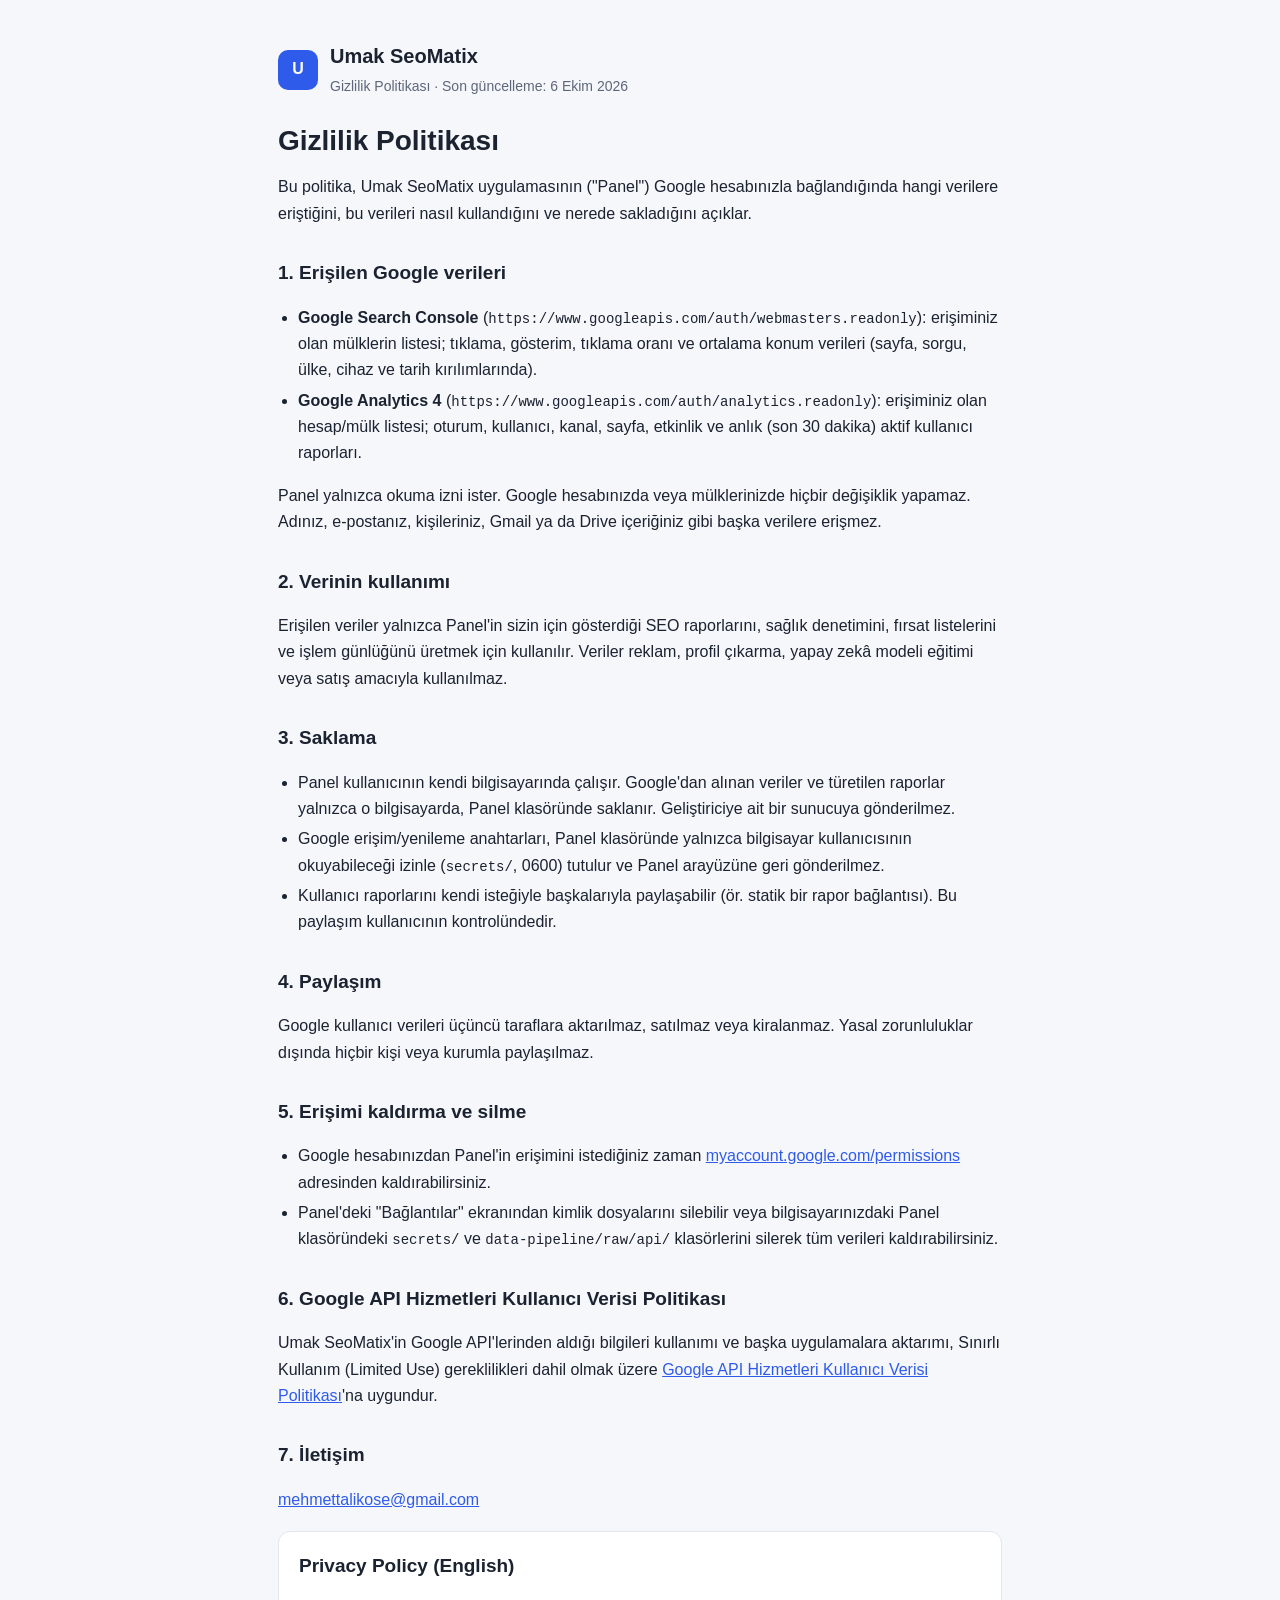
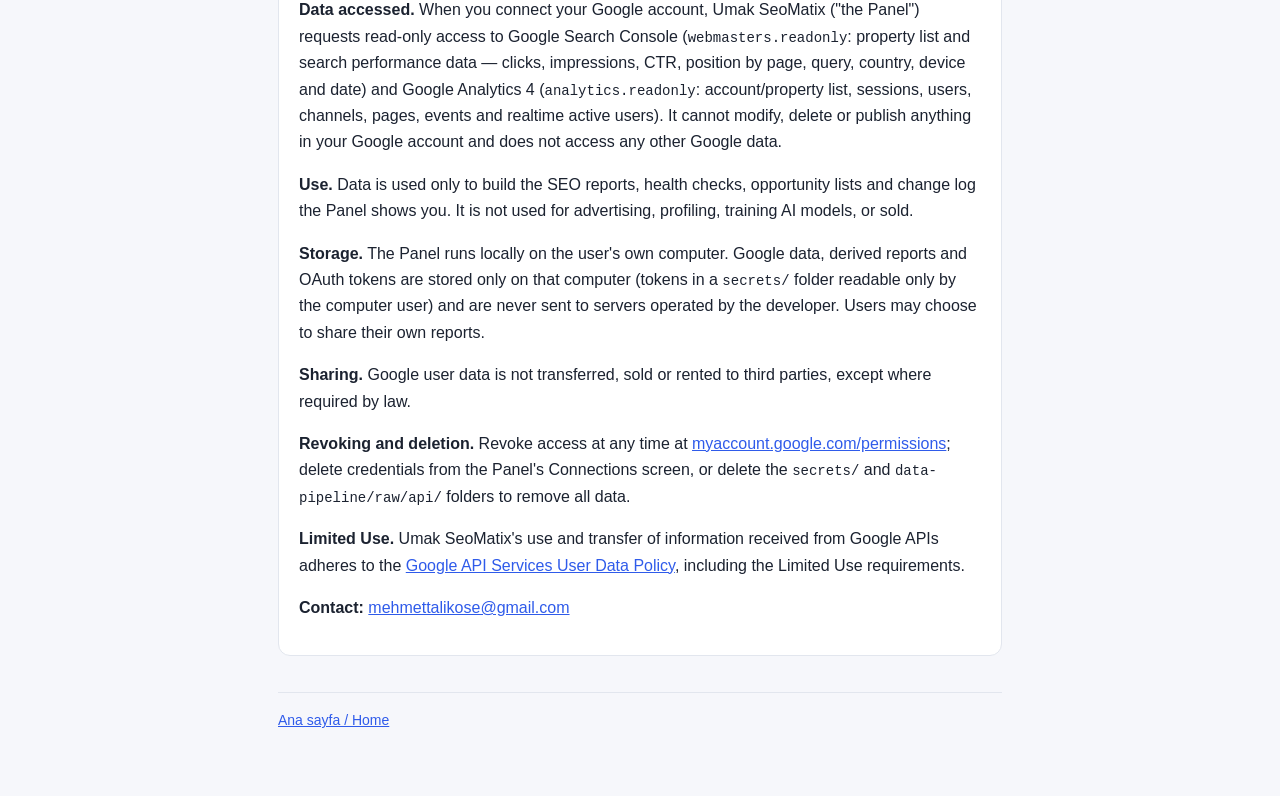
==== privacy.html @ 5dcf83fd "Umak SeoMatix tanıtım ve gizlilik sayfaları (Google OAuth için) Co-Authored-By: Claude Opus 5.5 <nor" ====
<!doctype html><html lang="tr"><head><meta charset="utf-8"><meta name="viewport" content="width=device-width,initial-scale=1">
<title>Umak SeoMatix Gizlilik</title><meta name="description" content="Umak SeoMatix gizlilik politikası: hangi Google verisine erişilir, nerede saklanır, nasıl silinir."><link rel="stylesheet" href="style.css"></head>
<body><main>
<header><div class="logo" aria-hidden="true">U</div><div><b>Umak SeoMatix</b><br><span>Gizlilik Politikası · Son güncelleme: 6 Ekim 2026</span></div></header>
<h1>Gizlilik Politikası</h1>
<p>Bu politika, Umak SeoMatix uygulamasının ("Panel") Google hesabınızla bağlandığında hangi verilere eriştiğini, bu verileri nasıl kullandığını ve nerede sakladığını açıklar.</p>
<h2>1. Erişilen Google verileri</h2>
<ul><li><strong>Google Search Console</strong> (<code>https://www.googleapis.com/auth/webmasters.readonly</code>): erişiminiz olan mülklerin listesi; tıklama, gösterim, tıklama oranı ve ortalama konum verileri (sayfa, sorgu, ülke, cihaz ve tarih kırılımlarında).</li>
<li><strong>Google Analytics 4</strong> (<code>https://www.googleapis.com/auth/analytics.readonly</code>): erişiminiz olan hesap/mülk listesi; oturum, kullanıcı, kanal, sayfa, etkinlik ve anlık (son 30 dakika) aktif kullanıcı raporları.</li></ul>
<p>Panel yalnızca okuma izni ister. Google hesabınızda veya mülklerinizde hiçbir değişiklik yapamaz. Adınız, e-postanız, kişileriniz, Gmail ya da Drive içeriğiniz gibi başka verilere erişmez.</p>
<h2>2. Verinin kullanımı</h2>
<p>Erişilen veriler yalnızca Panel'in sizin için gösterdiği SEO raporlarını, sağlık denetimini, fırsat listelerini ve işlem günlüğünü üretmek için kullanılır. Veriler reklam, profil çıkarma, yapay zekâ modeli eğitimi veya satış amacıyla kullanılmaz.</p>
<h2>3. Saklama</h2>
<ul><li>Panel kullanıcının kendi bilgisayarında çalışır. Google'dan alınan veriler ve türetilen raporlar yalnızca o bilgisayarda, Panel klasöründe saklanır. Geliştiriciye ait bir sunucuya gönderilmez.</li>
<li>Google erişim/yenileme anahtarları, Panel klasöründe yalnızca bilgisayar kullanıcısının okuyabileceği izinle (<code>secrets/</code>, 0600) tutulur ve Panel arayüzüne geri gönderilmez.</li>
<li>Kullanıcı raporlarını kendi isteğiyle başkalarıyla paylaşabilir (ör. statik bir rapor bağlantısı). Bu paylaşım kullanıcının kontrolündedir.</li></ul>
<h2>4. Paylaşım</h2>
<p>Google kullanıcı verileri üçüncü taraflara aktarılmaz, satılmaz veya kiralanmaz. Yasal zorunluluklar dışında hiçbir kişi veya kurumla paylaşılmaz.</p>
<h2>5. Erişimi kaldırma ve silme</h2>
<ul><li>Google hesabınızdan Panel'in erişimini istediğiniz zaman <a href="https://myaccount.google.com/permissions">myaccount.google.com/permissions</a> adresinden kaldırabilirsiniz.</li>
<li>Panel'deki "Bağlantılar" ekranından kimlik dosyalarını silebilir veya bilgisayarınızdaki Panel klasöründeki <code>secrets/</code> ve <code>data-pipeline/raw/api/</code> klasörlerini silerek tüm verileri kaldırabilirsiniz.</li></ul>
<h2>6. Google API Hizmetleri Kullanıcı Verisi Politikası</h2>
<p>Umak SeoMatix'in Google API'lerinden aldığı bilgileri kullanımı ve başka uygulamalara aktarımı, Sınırlı Kullanım (Limited Use) gereklilikleri dahil olmak üzere <a href="https://developers.google.com/terms/api-services-user-data-policy">Google API Hizmetleri Kullanıcı Verisi Politikası</a>'na uygundur.</p>
<h2>7. İletişim</h2>
<p><a href="mailto:mehmettalikose@gmail.com">mehmettalikose@gmail.com</a></p>

<div class="card" id="en" lang="en"><h2 style="margin-top:0">Privacy Policy (English)</h2>
<p><strong>Data accessed.</strong> When you connect your Google account, Umak SeoMatix ("the Panel") requests read-only access to Google Search Console (<code>webmasters.readonly</code>: property list and search performance data — clicks, impressions, CTR, position by page, query, country, device and date) and Google Analytics 4 (<code>analytics.readonly</code>: account/property list, sessions, users, channels, pages, events and realtime active users). It cannot modify, delete or publish anything in your Google account and does not access any other Google data.</p>
<p><strong>Use.</strong> Data is used only to build the SEO reports, health checks, opportunity lists and change log the Panel shows you. It is not used for advertising, profiling, training AI models, or sold.</p>
<p><strong>Storage.</strong> The Panel runs locally on the user's own computer. Google data, derived reports and OAuth tokens are stored only on that computer (tokens in a <code>secrets/</code> folder readable only by the computer user) and are never sent to servers operated by the developer. Users may choose to share their own reports.</p>
<p><strong>Sharing.</strong> Google user data is not transferred, sold or rented to third parties, except where required by law.</p>
<p><strong>Revoking and deletion.</strong> Revoke access at any time at <a href="https://myaccount.google.com/permissions">myaccount.google.com/permissions</a>; delete credentials from the Panel's Connections screen, or delete the <code>secrets/</code> and <code>data-pipeline/raw/api/</code> folders to remove all data.</p>
<p><strong>Limited Use.</strong> Umak SeoMatix's use and transfer of information received from Google APIs adheres to the <a href="https://developers.google.com/terms/api-services-user-data-policy">Google API Services User Data Policy</a>, including the Limited Use requirements.</p>
<p><strong>Contact:</strong> <a href="mailto:mehmettalikose@gmail.com">mehmettalikose@gmail.com</a></p></div>
<nav><a href="index.html">Ana sayfa / Home</a></nav>
</main></body></html>
---- style.css ----
:root{--bg:#f6f7fb;--card:#fff;--ink:#1b2230;--mut:#5d6779;--line:#e2e6ee;--acc:#2f5bea}
@media(prefers-color-scheme:dark){:root{--bg:#0e121b;--card:#161c28;--ink:#e8ecf4;--mut:#98a2b3;--line:#263044;--acc:#7c9cff}}
*{box-sizing:border-box}body{margin:0;background:var(--bg);color:var(--ink);font:16px/1.65 -apple-system,BlinkMacSystemFont,"Segoe UI",Roboto,Inter,sans-serif}
main{max-width:760px;margin:0 auto;padding:40px 18px 64px}a{color:var(--acc)}
header{display:flex;align-items:center;gap:12px;margin-bottom:24px}header b{font-size:20px}header span{color:var(--mut);font-size:14px}
.logo{width:40px;height:40px;border-radius:10px;background:var(--acc);color:#fff;display:grid;place-items:center;font-weight:800}
h1{font-size:28px;line-height:1.25;margin:0 0 10px;text-wrap:balance}h2{font-size:19px;margin:30px 0 8px}
.card{background:var(--card);border:1px solid var(--line);border-radius:12px;padding:18px 20px;margin:18px 0}
ul{padding-left:20px}li{margin:4px 0}.mut{color:var(--mut);font-size:14px}code{font-size:14px}
nav{display:flex;gap:16px;flex-wrap:wrap;font-size:14px;margin-top:36px;padding-top:16px;border-top:1px solid var(--line)}
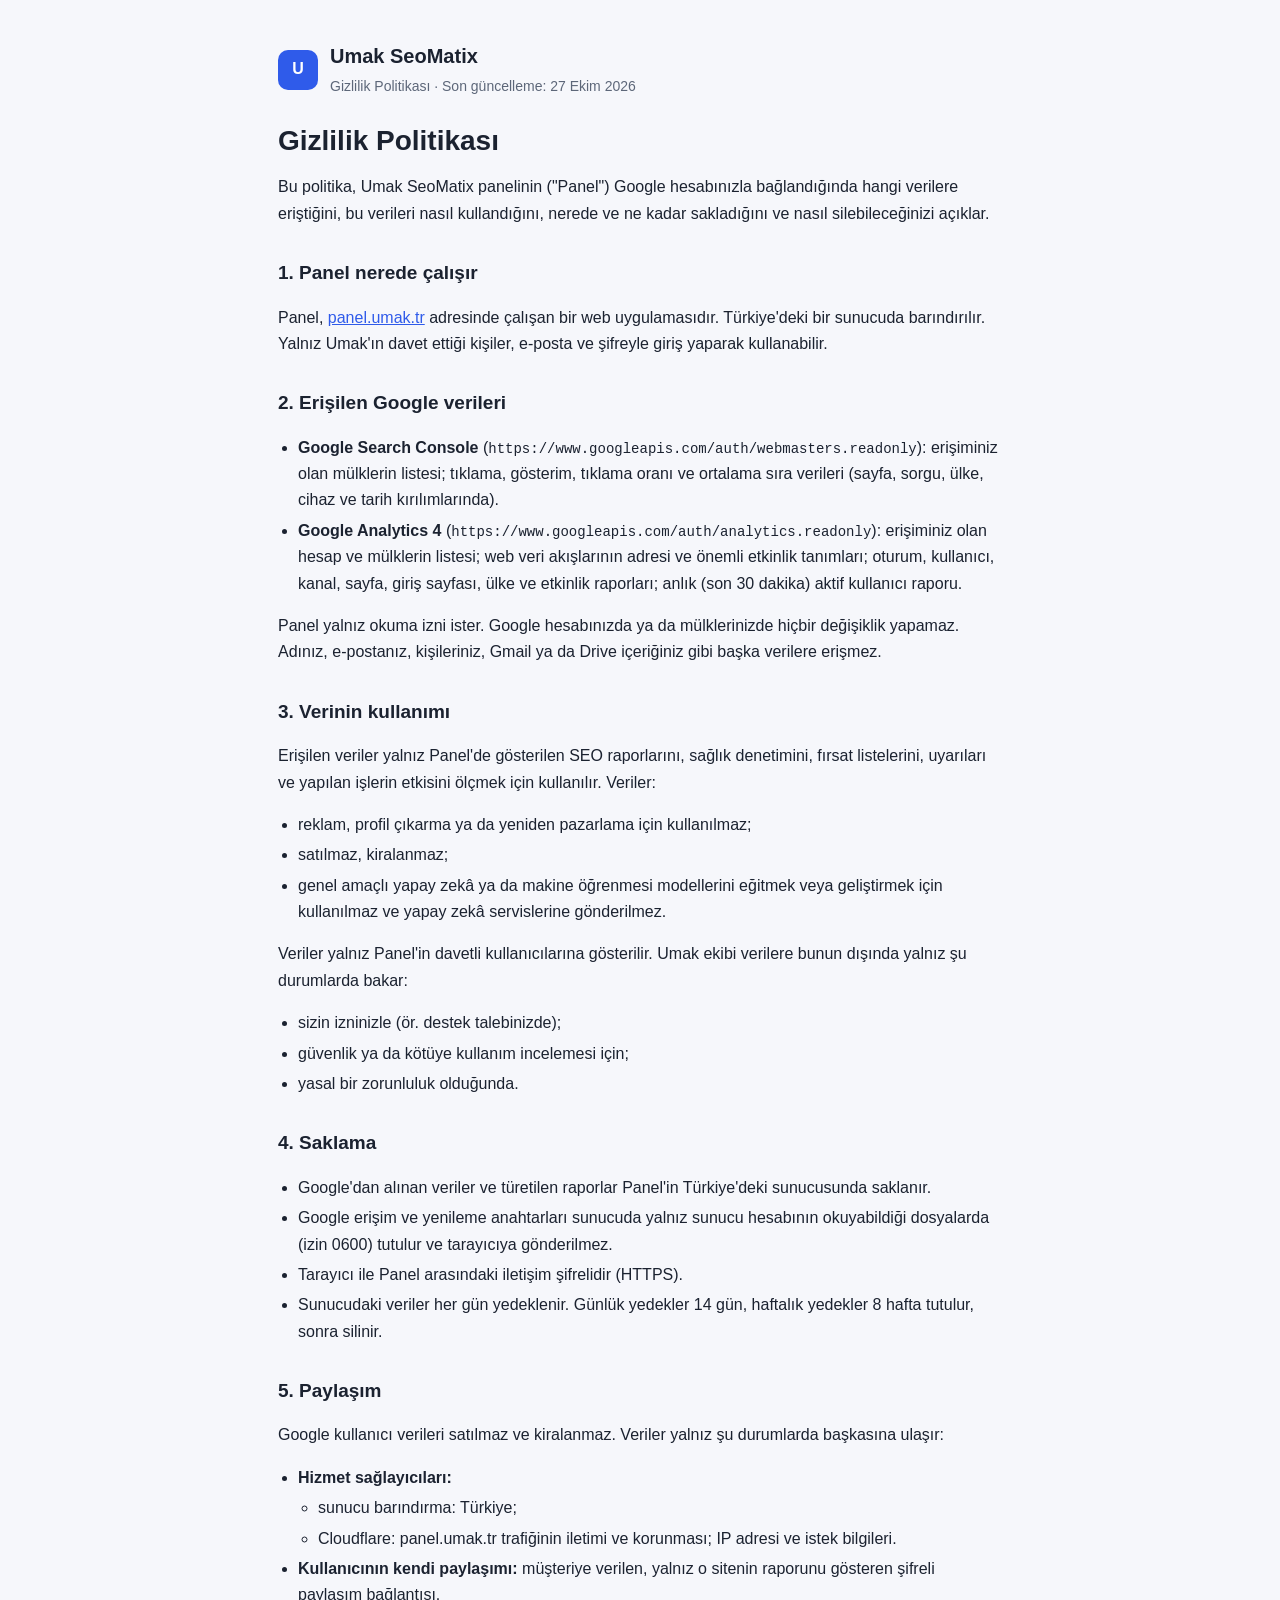
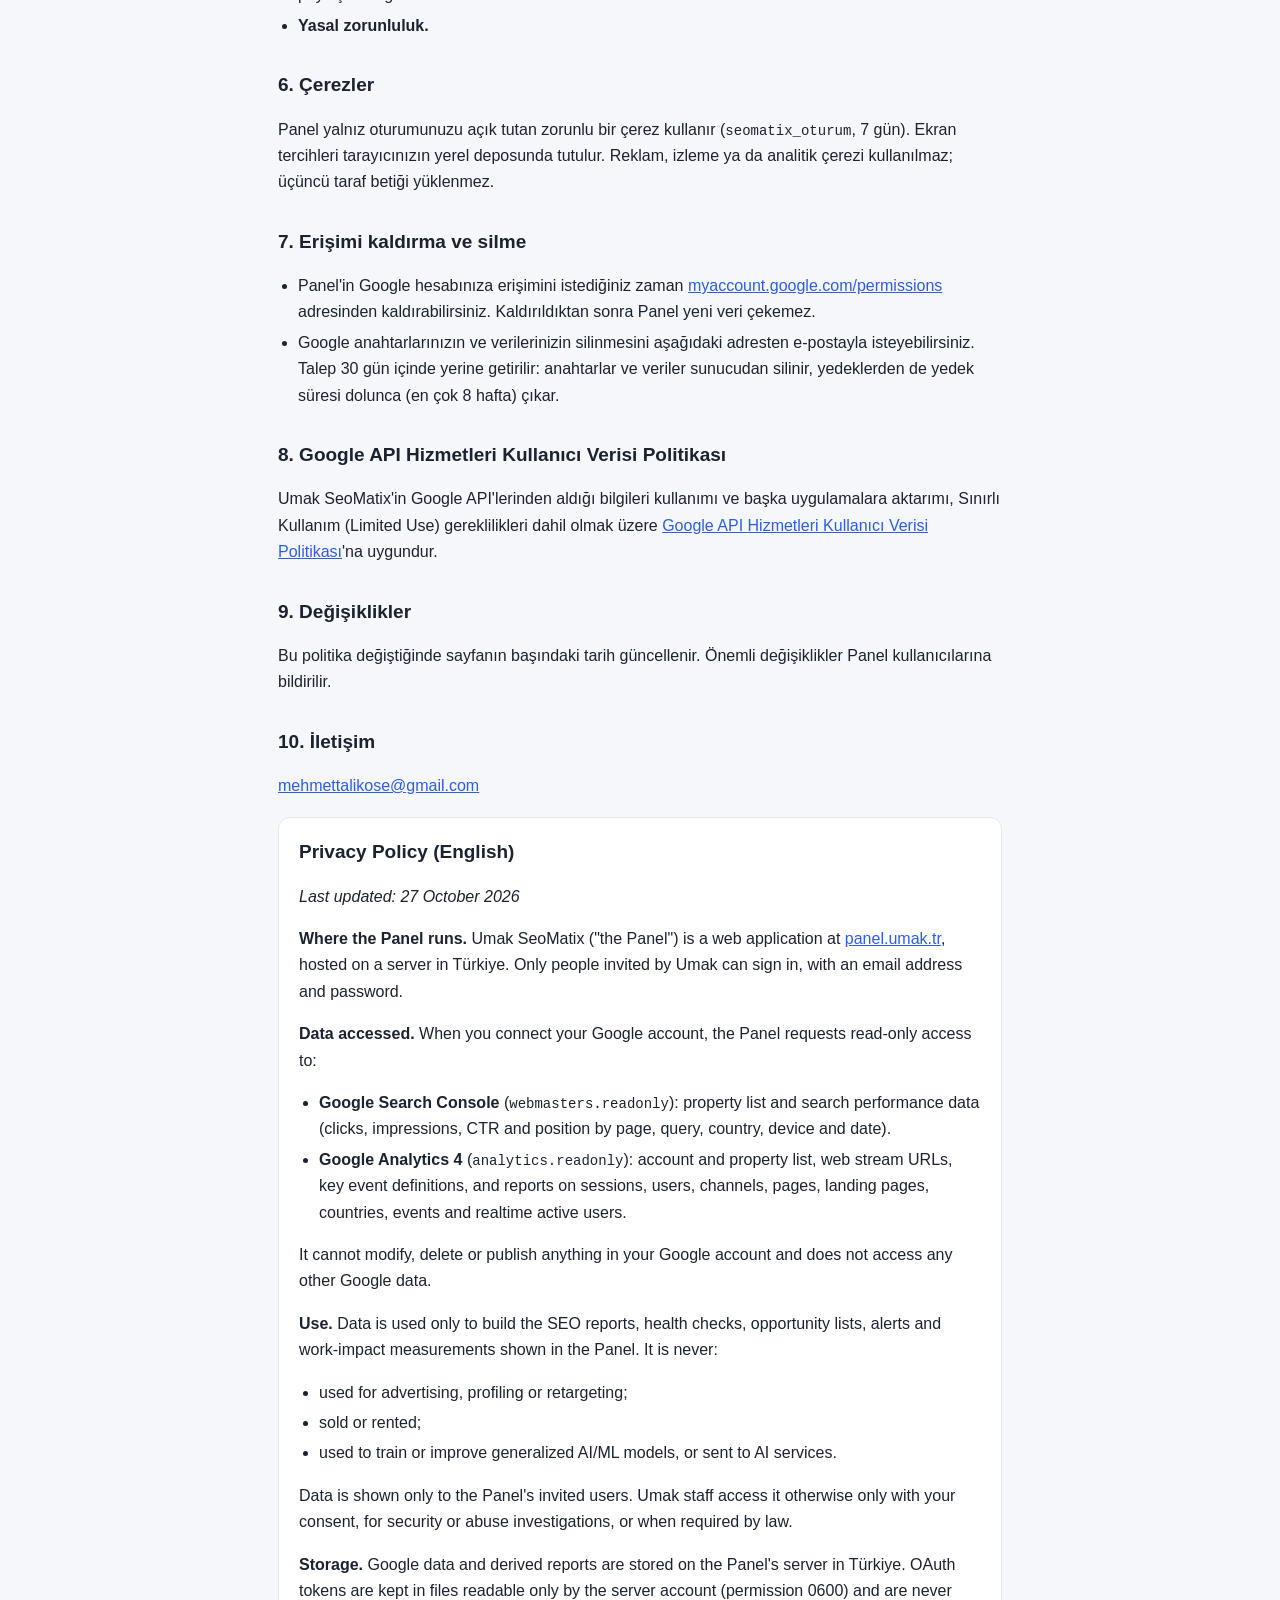
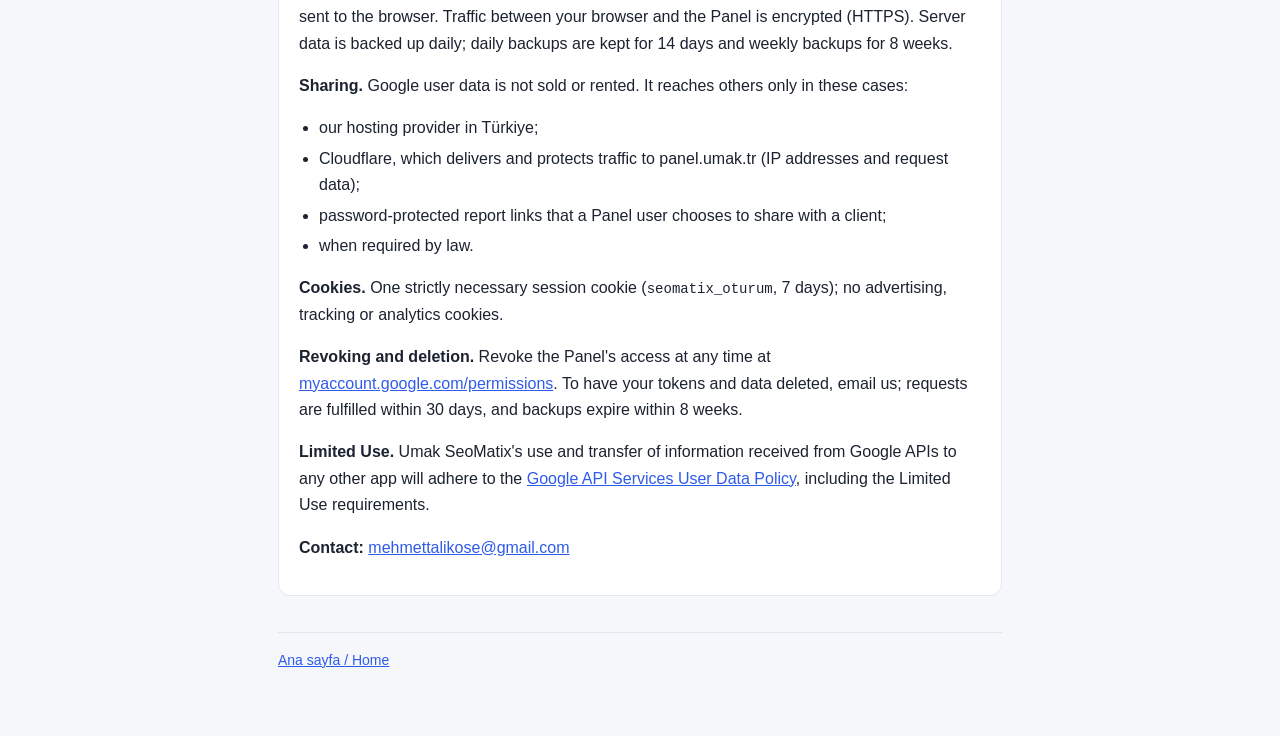
==== commit 1f109b4f: "Gizlilik politikası ve ana sayfa: panel artık panel.umak.tr'de sunucuda çalışıyor (saklama, paylaşım" ====
--- a/privacy.html
+++ b/privacy.html
@@ -1,36 +1,69 @@
 <!doctype html><html lang="tr"><head><meta charset="utf-8"><meta name="viewport" content="width=device-width,initial-scale=1">
 <title>Umak SeoMatix Gizlilik</title><meta name="description" content="Umak SeoMatix gizlilik politikası: hangi Google verisine erişilir, nerede saklanır, nasıl silinir."><link rel="stylesheet" href="style.css"></head>
 <body><main>
-<header><div class="logo" aria-hidden="true">U</div><div><b>Umak SeoMatix</b><br><span>Gizlilik Politikası · Son güncelleme: 6 Ekim 2026</span></div></header>
+<header><div class="logo" aria-hidden="true">U</div><div><b>Umak SeoMatix</b><br><span>Gizlilik Politikası · Son güncelleme: 27 Ekim 2026</span></div></header>
 <h1>Gizlilik Politikası</h1>
-<p>Bu politika, Umak SeoMatix uygulamasının ("Panel") Google hesabınızla bağlandığında hangi verilere eriştiğini, bu verileri nasıl kullandığını ve nerede sakladığını açıklar.</p>
-<h2>1. Erişilen Google verileri</h2>
-<ul><li><strong>Google Search Console</strong> (<code>https://www.googleapis.com/auth/webmasters.readonly</code>): erişiminiz olan mülklerin listesi; tıklama, gösterim, tıklama oranı ve ortalama konum verileri (sayfa, sorgu, ülke, cihaz ve tarih kırılımlarında).</li>
-<li><strong>Google Analytics 4</strong> (<code>https://www.googleapis.com/auth/analytics.readonly</code>): erişiminiz olan hesap/mülk listesi; oturum, kullanıcı, kanal, sayfa, etkinlik ve anlık (son 30 dakika) aktif kullanıcı raporları.</li></ul>
-<p>Panel yalnızca okuma izni ister. Google hesabınızda veya mülklerinizde hiçbir değişiklik yapamaz. Adınız, e-postanız, kişileriniz, Gmail ya da Drive içeriğiniz gibi başka verilere erişmez.</p>
-<h2>2. Verinin kullanımı</h2>
-<p>Erişilen veriler yalnızca Panel'in sizin için gösterdiği SEO raporlarını, sağlık denetimini, fırsat listelerini ve işlem günlüğünü üretmek için kullanılır. Veriler reklam, profil çıkarma, yapay zekâ modeli eğitimi veya satış amacıyla kullanılmaz.</p>
-<h2>3. Saklama</h2>
-<ul><li>Panel kullanıcının kendi bilgisayarında çalışır. Google'dan alınan veriler ve türetilen raporlar yalnızca o bilgisayarda, Panel klasöründe saklanır. Geliştiriciye ait bir sunucuya gönderilmez.</li>
-<li>Google erişim/yenileme anahtarları, Panel klasöründe yalnızca bilgisayar kullanıcısının okuyabileceği izinle (<code>secrets/</code>, 0600) tutulur ve Panel arayüzüne geri gönderilmez.</li>
-<li>Kullanıcı raporlarını kendi isteğiyle başkalarıyla paylaşabilir (ör. statik bir rapor bağlantısı). Bu paylaşım kullanıcının kontrolündedir.</li></ul>
-<h2>4. Paylaşım</h2>
-<p>Google kullanıcı verileri üçüncü taraflara aktarılmaz, satılmaz veya kiralanmaz. Yasal zorunluluklar dışında hiçbir kişi veya kurumla paylaşılmaz.</p>
-<h2>5. Erişimi kaldırma ve silme</h2>
-<ul><li>Google hesabınızdan Panel'in erişimini istediğiniz zaman <a href="https://myaccount.google.com/permissions">myaccount.google.com/permissions</a> adresinden kaldırabilirsiniz.</li>
-<li>Panel'deki "Bağlantılar" ekranından kimlik dosyalarını silebilir veya bilgisayarınızdaki Panel klasöründeki <code>secrets/</code> ve <code>data-pipeline/raw/api/</code> klasörlerini silerek tüm verileri kaldırabilirsiniz.</li></ul>
-<h2>6. Google API Hizmetleri Kullanıcı Verisi Politikası</h2>
+<p>Bu politika, Umak SeoMatix panelinin ("Panel") Google hesabınızla bağlandığında hangi verilere eriştiğini, bu verileri nasıl kullandığını, nerede ve ne kadar sakladığını ve nasıl silebileceğinizi açıklar.</p>
+<h2>1. Panel nerede çalışır</h2>
+<p>Panel, <a href="https://panel.umak.tr">panel.umak.tr</a> adresinde çalışan bir web uygulamasıdır. Türkiye'deki bir sunucuda barındırılır. Yalnız Umak'ın davet ettiği kişiler, e-posta ve şifreyle giriş yaparak kullanabilir.</p>
+<h2>2. Erişilen Google verileri</h2>
+<ul><li><strong>Google Search Console</strong> (<code>https://www.googleapis.com/auth/webmasters.readonly</code>): erişiminiz olan mülklerin listesi; tıklama, gösterim, tıklama oranı ve ortalama sıra verileri (sayfa, sorgu, ülke, cihaz ve tarih kırılımlarında).</li>
+<li><strong>Google Analytics 4</strong> (<code>https://www.googleapis.com/auth/analytics.readonly</code>): erişiminiz olan hesap ve mülklerin listesi; web veri akışlarının adresi ve önemli etkinlik tanımları; oturum, kullanıcı, kanal, sayfa, giriş sayfası, ülke ve etkinlik raporları; anlık (son 30 dakika) aktif kullanıcı raporu.</li></ul>
+<p>Panel yalnız okuma izni ister. Google hesabınızda ya da mülklerinizde hiçbir değişiklik yapamaz. Adınız, e-postanız, kişileriniz, Gmail ya da Drive içeriğiniz gibi başka verilere erişmez.</p>
+<h2>3. Verinin kullanımı</h2>
+<p>Erişilen veriler yalnız Panel'de gösterilen SEO raporlarını, sağlık denetimini, fırsat listelerini, uyarıları ve yapılan işlerin etkisini ölçmek için kullanılır. Veriler:</p>
+<ul><li>reklam, profil çıkarma ya da yeniden pazarlama için kullanılmaz;</li>
+<li>satılmaz, kiralanmaz;</li>
+<li>genel amaçlı yapay zekâ ya da makine öğrenmesi modellerini eğitmek veya geliştirmek için kullanılmaz ve yapay zekâ servislerine gönderilmez.</li></ul>
+<p>Veriler yalnız Panel'in davetli kullanıcılarına gösterilir. Umak ekibi verilere bunun dışında yalnız şu durumlarda bakar:</p>
+<ul><li>sizin izninizle (ör. destek talebinizde);</li>
+<li>güvenlik ya da kötüye kullanım incelemesi için;</li>
+<li>yasal bir zorunluluk olduğunda.</li></ul>
+<h2>4. Saklama</h2>
+<ul><li>Google'dan alınan veriler ve türetilen raporlar Panel'in Türkiye'deki sunucusunda saklanır.</li>
+<li>Google erişim ve yenileme anahtarları sunucuda yalnız sunucu hesabının okuyabildiği dosyalarda (izin 0600) tutulur ve tarayıcıya gönderilmez.</li>
+<li>Tarayıcı ile Panel arasındaki iletişim şifrelidir (HTTPS).</li>
+<li>Sunucudaki veriler her gün yedeklenir. Günlük yedekler 14 gün, haftalık yedekler 8 hafta tutulur, sonra silinir.</li></ul>
+<h2>5. Paylaşım</h2>
+<p>Google kullanıcı verileri satılmaz ve kiralanmaz. Veriler yalnız şu durumlarda başkasına ulaşır:</p>
+<ul><li><strong>Hizmet sağlayıcıları:</strong>
+<ul><li>sunucu barındırma: Türkiye;</li>
+<li>Cloudflare: panel.umak.tr trafiğinin iletimi ve korunması; IP adresi ve istek bilgileri.</li></ul></li>
+<li><strong>Kullanıcının kendi paylaşımı:</strong> müşteriye verilen, yalnız o sitenin raporunu gösteren şifreli paylaşım bağlantısı.</li>
+<li><strong>Yasal zorunluluk.</strong></li></ul>
+<h2>6. Çerezler</h2>
+<p>Panel yalnız oturumunuzu açık tutan zorunlu bir çerez kullanır (<code>seomatix_oturum</code>, 7 gün). Ekran tercihleri tarayıcınızın yerel deposunda tutulur. Reklam, izleme ya da analitik çerezi kullanılmaz; üçüncü taraf betiği yüklenmez.</p>
+<h2>7. Erişimi kaldırma ve silme</h2>
+<ul><li>Panel'in Google hesabınıza erişimini istediğiniz zaman <a href="https://myaccount.google.com/permissions">myaccount.google.com/permissions</a> adresinden kaldırabilirsiniz. Kaldırıldıktan sonra Panel yeni veri çekemez.</li>
+<li>Google anahtarlarınızın ve verilerinizin silinmesini aşağıdaki adresten e-postayla isteyebilirsiniz. Talep 30 gün içinde yerine getirilir: anahtarlar ve veriler sunucudan silinir, yedeklerden de yedek süresi dolunca (en çok 8 hafta) çıkar.</li></ul>
+<h2>8. Google API Hizmetleri Kullanıcı Verisi Politikası</h2>
 <p>Umak SeoMatix'in Google API'lerinden aldığı bilgileri kullanımı ve başka uygulamalara aktarımı, Sınırlı Kullanım (Limited Use) gereklilikleri dahil olmak üzere <a href="https://developers.google.com/terms/api-services-user-data-policy">Google API Hizmetleri Kullanıcı Verisi Politikası</a>'na uygundur.</p>
-<h2>7. İletişim</h2>
+<h2>9. Değişiklikler</h2>
+<p>Bu politika değiştiğinde sayfanın başındaki tarih güncellenir. Önemli değişiklikler Panel kullanıcılarına bildirilir.</p>
+<h2>10. İletişim</h2>
 <p><a href="mailto:mehmettalikose@gmail.com">mehmettalikose@gmail.com</a></p>
 
 <div class="card" id="en" lang="en"><h2 style="margin-top:0">Privacy Policy (English)</h2>
-<p><strong>Data accessed.</strong> When you connect your Google account, Umak SeoMatix ("the Panel") requests read-only access to Google Search Console (<code>webmasters.readonly</code>: property list and search performance data — clicks, impressions, CTR, position by page, query, country, device and date) and Google Analytics 4 (<code>analytics.readonly</code>: account/property list, sessions, users, channels, pages, events and realtime active users). It cannot modify, delete or publish anything in your Google account and does not access any other Google data.</p>
-<p><strong>Use.</strong> Data is used only to build the SEO reports, health checks, opportunity lists and change log the Panel shows you. It is not used for advertising, profiling, training AI models, or sold.</p>
-<p><strong>Storage.</strong> The Panel runs locally on the user's own computer. Google data, derived reports and OAuth tokens are stored only on that computer (tokens in a <code>secrets/</code> folder readable only by the computer user) and are never sent to servers operated by the developer. Users may choose to share their own reports.</p>
-<p><strong>Sharing.</strong> Google user data is not transferred, sold or rented to third parties, except where required by law.</p>
-<p><strong>Revoking and deletion.</strong> Revoke access at any time at <a href="https://myaccount.google.com/permissions">myaccount.google.com/permissions</a>; delete credentials from the Panel's Connections screen, or delete the <code>secrets/</code> and <code>data-pipeline/raw/api/</code> folders to remove all data.</p>
-<p><strong>Limited Use.</strong> Umak SeoMatix's use and transfer of information received from Google APIs adheres to the <a href="https://developers.google.com/terms/api-services-user-data-policy">Google API Services User Data Policy</a>, including the Limited Use requirements.</p>
+<p><em>Last updated: 27 October 2026</em></p>
+<p><strong>Where the Panel runs.</strong> Umak SeoMatix ("the Panel") is a web application at <a href="https://panel.umak.tr">panel.umak.tr</a>, hosted on a server in Türkiye. Only people invited by Umak can sign in, with an email address and password.</p>
+<p><strong>Data accessed.</strong> When you connect your Google account, the Panel requests read-only access to:</p>
+<ul><li><strong>Google Search Console</strong> (<code>webmasters.readonly</code>): property list and search performance data (clicks, impressions, CTR and position by page, query, country, device and date).</li>
+<li><strong>Google Analytics 4</strong> (<code>analytics.readonly</code>): account and property list, web stream URLs, key event definitions, and reports on sessions, users, channels, pages, landing pages, countries, events and realtime active users.</li></ul>
+<p>It cannot modify, delete or publish anything in your Google account and does not access any other Google data.</p>
+<p><strong>Use.</strong> Data is used only to build the SEO reports, health checks, opportunity lists, alerts and work-impact measurements shown in the Panel. It is never:</p>
+<ul><li>used for advertising, profiling or retargeting;</li>
+<li>sold or rented;</li>
+<li>used to train or improve generalized AI/ML models, or sent to AI services.</li></ul>
+<p>Data is shown only to the Panel's invited users. Umak staff access it otherwise only with your consent, for security or abuse investigations, or when required by law.</p>
+<p><strong>Storage.</strong> Google data and derived reports are stored on the Panel's server in Türkiye. OAuth tokens are kept in files readable only by the server account (permission 0600) and are never sent to the browser. Traffic between your browser and the Panel is encrypted (HTTPS). Server data is backed up daily; daily backups are kept for 14 days and weekly backups for 8 weeks.</p>
+<p><strong>Sharing.</strong> Google user data is not sold or rented. It reaches others only in these cases:</p>
+<ul><li>our hosting provider in Türkiye;</li>
+<li>Cloudflare, which delivers and protects traffic to panel.umak.tr (IP addresses and request data);</li>
+<li>password-protected report links that a Panel user chooses to share with a client;</li>
+<li>when required by law.</li></ul>
+<p><strong>Cookies.</strong> One strictly necessary session cookie (<code>seomatix_oturum</code>, 7 days); no advertising, tracking or analytics cookies.</p>
+<p><strong>Revoking and deletion.</strong> Revoke the Panel's access at any time at <a href="https://myaccount.google.com/permissions">myaccount.google.com/permissions</a>. To have your tokens and data deleted, email us; requests are fulfilled within 30 days, and backups expire within 8 weeks.</p>
+<p><strong>Limited Use.</strong> Umak SeoMatix's use and transfer of information received from Google APIs to any other app will adhere to the <a href="https://developers.google.com/terms/api-services-user-data-policy">Google API Services User Data Policy</a>, including the Limited Use requirements.</p>
 <p><strong>Contact:</strong> <a href="mailto:mehmettalikose@gmail.com">mehmettalikose@gmail.com</a></p></div>
 <nav><a href="index.html">Ana sayfa / Home</a></nav>
 </main></body></html>
